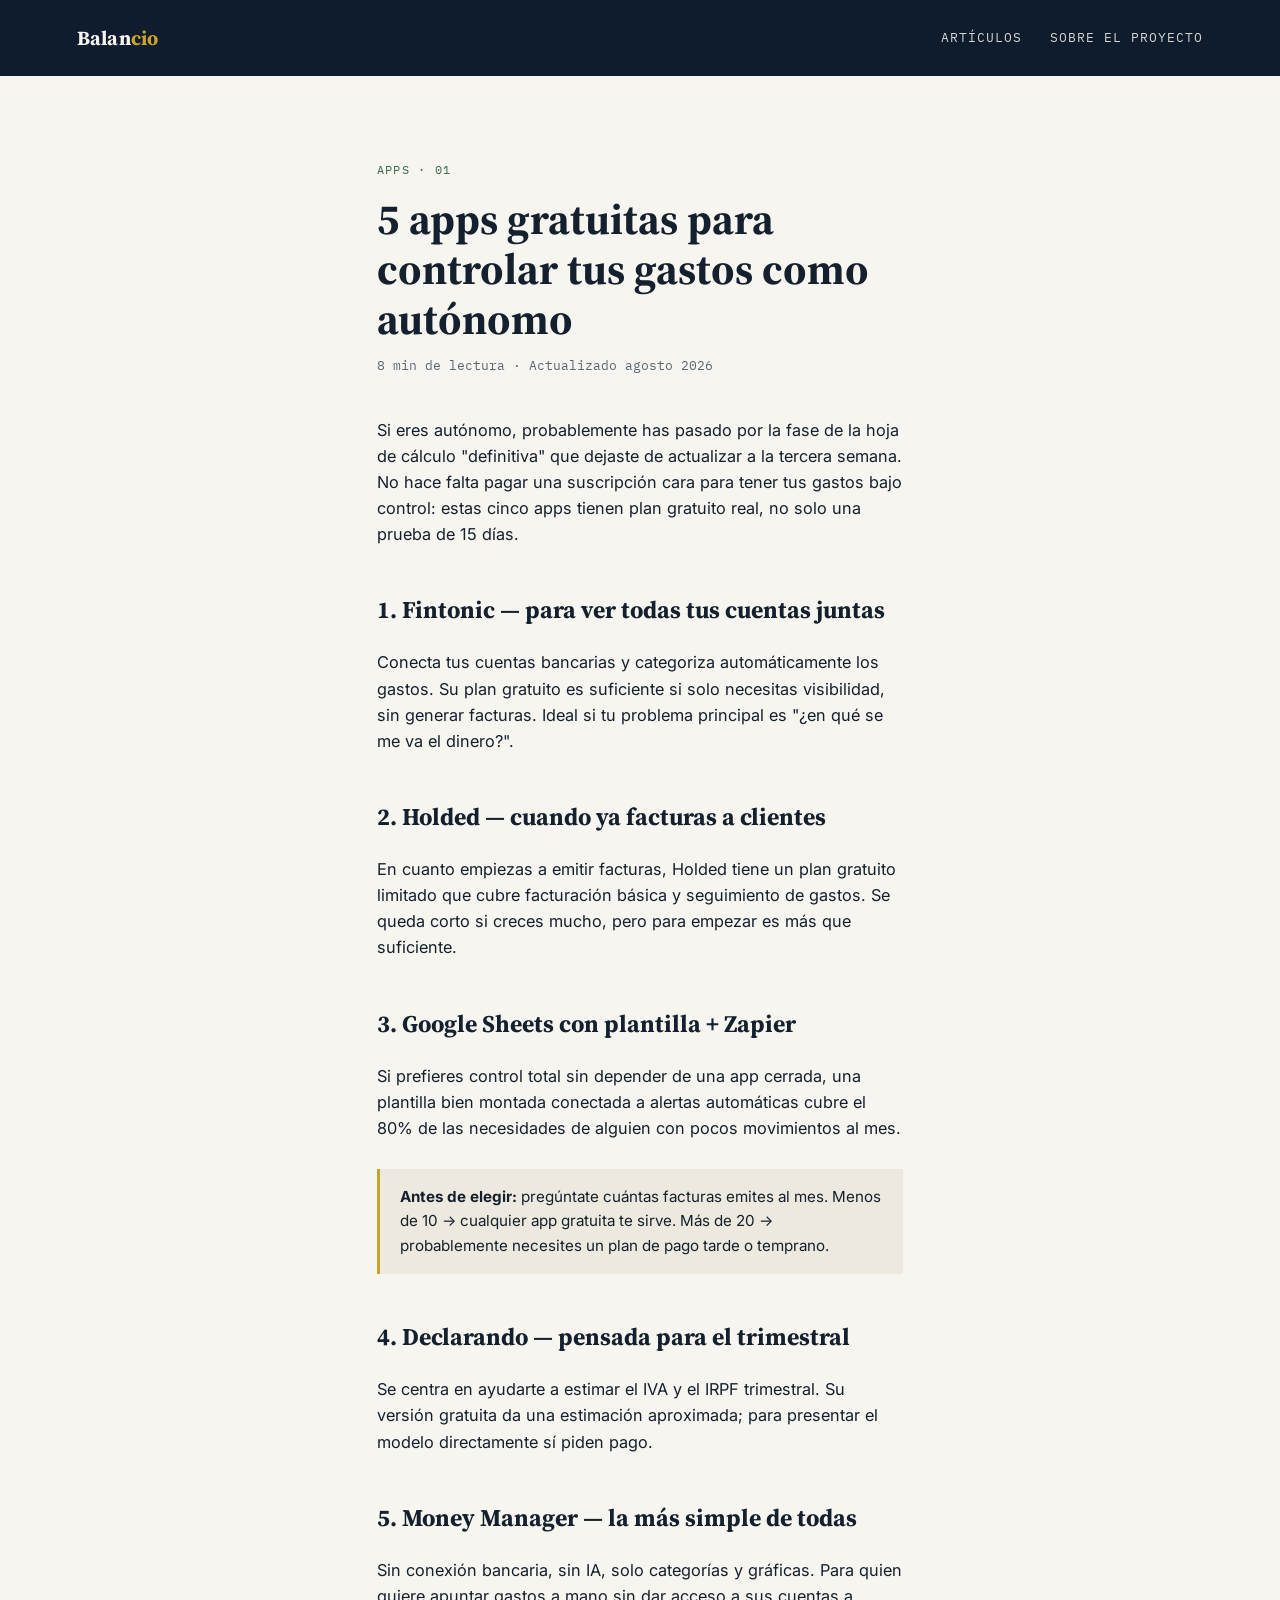
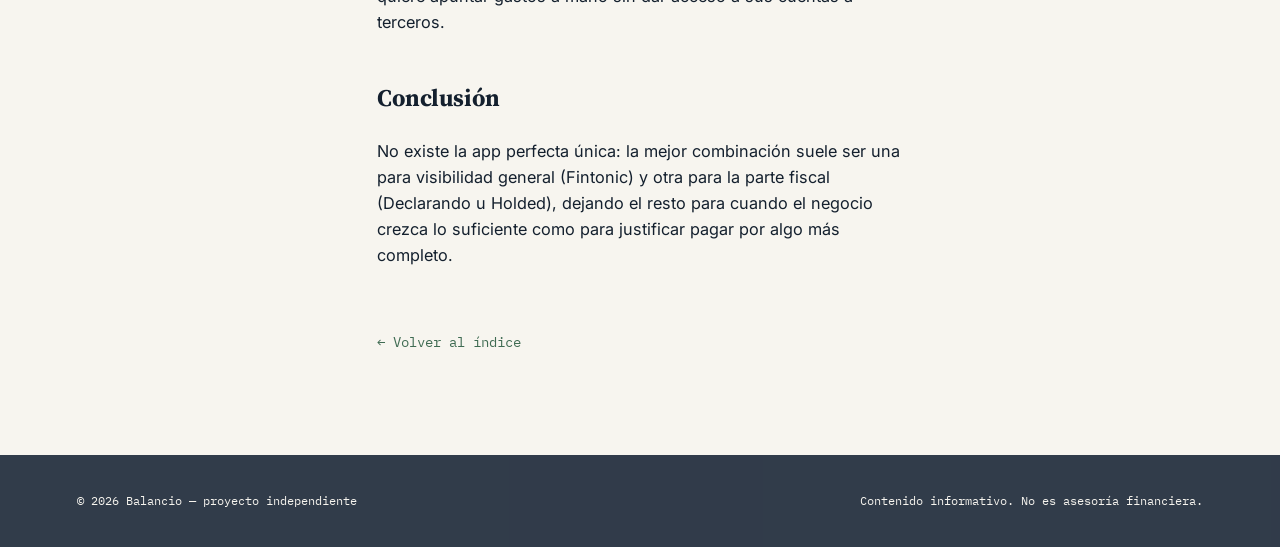
==== articulos/apps-gastos-autonomos.html @ 44dd93c8 "Add files via upload" ====
<!DOCTYPE html>
<html lang="es">
<head>
<meta charset="UTF-8">
<meta name="viewport" content="width=device-width, initial-scale=1.0">
<title>5 apps gratuitas para controlar tus gastos como autónomo — Balancio</title>
<meta name="description" content="Comparativa de apps gratuitas para que un autónomo controle gastos, facturas e IVA sin hojas de cálculo.">
<link rel="stylesheet" href="../style.css">
</head>
<body>

<nav class="nav">
  <a href="../index.html" class="nav__logo">Balan<span>cio</span></a>
  <ul class="nav__links">
    <li><a href="../index.html#articulos">Artículos</a></li>
    <li><a href="../index.html#sobre-mi">Sobre el proyecto</a></li>
  </ul>
</nav>

<article class="article-page">
  <p class="eyebrow">Apps · 01</p>
  <h1>5 apps gratuitas para controlar tus gastos como autónomo</h1>
  <p class="meta">8 min de lectura · Actualizado agosto 2026</p>

  <p>Si eres autónomo, probablemente has pasado por la fase de la hoja de cálculo "definitiva" que dejaste de actualizar a la tercera semana. No hace falta pagar una suscripción cara para tener tus gastos bajo control: estas cinco apps tienen plan gratuito real, no solo una prueba de 15 días.</p>

  <h2>1. Fintonic — para ver todas tus cuentas juntas</h2>
  <p>Conecta tus cuentas bancarias y categoriza automáticamente los gastos. Su plan gratuito es suficiente si solo necesitas visibilidad, sin generar facturas. Ideal si tu problema principal es "¿en qué se me va el dinero?".</p>

  <h2>2. Holded — cuando ya facturas a clientes</h2>
  <p>En cuanto empiezas a emitir facturas, Holded tiene un plan gratuito limitado que cubre facturación básica y seguimiento de gastos. Se queda corto si creces mucho, pero para empezar es más que suficiente.</p>

  <h2>3. Google Sheets con plantilla + Zapier</h2>
  <p>Si prefieres control total sin depender de una app cerrada, una plantilla bien montada conectada a alertas automáticas cubre el 80% de las necesidades de alguien con pocos movimientos al mes.</p>

  <div class="callout">
    <strong>Antes de elegir:</strong> pregúntate cuántas facturas emites al mes. Menos de 10 → cualquier app gratuita te sirve. Más de 20 → probablemente necesites un plan de pago tarde o temprano.
  </div>

  <h2>4. Declarando — pensada para el trimestral</h2>
  <p>Se centra en ayudarte a estimar el IVA y el IRPF trimestral. Su versión gratuita da una estimación aproximada; para presentar el modelo directamente sí piden pago.</p>

  <h2>5. Money Manager — la más simple de todas</h2>
  <p>Sin conexión bancaria, sin IA, solo categorías y gráficas. Para quien quiere apuntar gastos a mano sin dar acceso a sus cuentas a terceros.</p>

  <h2>Conclusión</h2>
  <p>No existe la app perfecta única: la mejor combinación suele ser una para visibilidad general (Fintonic) y otra para la parte fiscal (Declarando u Holded), dejando el resto para cuando el negocio crezca lo suficiente como para justificar pagar por algo más completo.</p>

  <a class="back-link" href="../index.html#articulos">← Volver al índice</a>
</article>

<footer>
  <span>© 2026 Balancio — proyecto independiente</span>
  <span>Contenido informativo. No es asesoría financiera.</span>
</footer>

</body>
</html>
---- style.css ----
@import url('https://fonts.googleapis.com/css2?family=Source+Serif+4:opsz,wght@8..60,400;8..60,600;8..60,700&family=IBM+Plex+Mono:wght@400;500&family=Inter:wght@400;500&display=swap');

:root{
  --ink:        #0F1C2E;
  --ink-soft:   #1C2E44;
  --paper:      #F7F5EF;
  --paper-dim:  #EDE9DE;
  --text-on-paper: #14202E;
  --text-muted: #5B6674;
  --gold:       #C9A227;
  --growth:     #3F6B52;
  --loss:       #A34C3D;

  --serif: 'Source Serif 4', Georgia, serif;
  --mono:  'IBM Plex Mono', 'Courier New', monospace;
  --sans:  'Inter', system-ui, sans-serif;
}

*{ box-sizing: border-box; }

html{ scroll-behavior: smooth; }

body{
  margin: 0;
  background: var(--paper);
  color: var(--text-on-paper);
  font-family: var(--sans);
  line-height: 1.6;
}

a{ color: inherit; }

/* ---------- NAV ---------- */
.nav{
  display: flex;
  align-items: center;
  justify-content: space-between;
  padding: 22px 6vw;
  background: var(--ink);
  color: var(--paper);
}
.nav__logo{
  font-family: var(--serif);
  font-weight: 700;
  font-size: 1.25rem;
  text-decoration: none;
  color: var(--paper);
  letter-spacing: 0.01em;
}
.nav__logo span{ color: var(--gold); }
.nav__links{
  display: flex;
  gap: 28px;
  list-style: none;
  margin: 0; padding: 0;
  font-family: var(--mono);
  font-size: 0.8rem;
  text-transform: uppercase;
  letter-spacing: 0.08em;
}
.nav__links a{ text-decoration: none; opacity: 0.85; }
.nav__links a:hover, .nav__links a:focus-visible{ opacity: 1; color: var(--gold); }

/* ---------- TICKER (signature element) ---------- */
.ticker{
  background: var(--ink-soft);
  border-top: 1px solid rgba(247,245,239,0.12);
  border-bottom: 1px solid rgba(247,245,239,0.12);
  overflow: hidden;
  white-space: nowrap;
}
.ticker__track{
  display: inline-flex;
  gap: 48px;
  padding: 11px 0;
  animation: scroll-ticker 32s linear infinite;
  will-change: transform;
}
.ticker__item{
  font-family: var(--mono);
  font-size: 0.82rem;
  color: var(--paper);
  opacity: 0.9;
  display: inline-flex;
  gap: 8px;
  align-items: baseline;
}
.ticker__item b{ color: var(--paper); font-weight: 500; }
.up{ color: #7FAE8F; }
.down{ color: #C98277; }

@keyframes scroll-ticker{
  from{ transform: translateX(0); }
  to{ transform: translateX(-50%); }
}
@media (prefers-reduced-motion: reduce){
  .ticker__track{ animation: none; }
}

/* ---------- HERO ---------- */
.hero{
  display: grid;
  grid-template-columns: 1.3fr 1fr;
  gap: 48px;
  padding: 88px 6vw 96px;
  align-items: center;
}
.hero__eyebrow{
  font-family: var(--mono);
  font-size: 0.78rem;
  text-transform: uppercase;
  letter-spacing: 0.12em;
  color: var(--growth);
  margin: 0 0 18px;
}
.hero h1{
  font-family: var(--serif);
  font-size: clamp(2.4rem, 4.2vw, 3.6rem);
  line-height: 1.08;
  margin: 0 0 22px;
  font-weight: 700;
  letter-spacing: -0.01em;
}
.hero h1 em{
  font-style: normal;
  color: var(--gold);
}
.hero p.lede{
  font-size: 1.08rem;
  color: var(--text-muted);
  max-width: 46ch;
  margin: 0 0 30px;
}
.btn{
  display: inline-block;
  background: var(--ink);
  color: var(--paper);
  font-family: var(--mono);
  font-size: 0.85rem;
  text-transform: uppercase;
  letter-spacing: 0.06em;
  text-decoration: none;
  padding: 14px 24px;
  border-radius: 2px;
  transition: background 0.15s ease;
}
.btn:hover, .btn:focus-visible{ background: var(--growth); }

/* Index-card stat block */
.ledger-card{
  background: var(--paper);
  border: 1px solid rgba(15,28,46,0.15);
  border-radius: 4px;
  padding: 28px 26px;
  box-shadow: 4px 4px 0 rgba(15,28,46,0.06);
}
.ledger-card__title{
  font-family: var(--mono);
  font-size: 0.72rem;
  text-transform: uppercase;
  letter-spacing: 0.1em;
  color: var(--text-muted);
  margin: 0 0 16px;
}
.ledger-row{
  display: flex;
  justify-content: space-between;
  padding: 10px 0;
  border-top: 1px solid var(--paper-dim);
  font-family: var(--mono);
  font-size: 0.9rem;
}
.ledger-row:first-of-type{ border-top: none; }
.ledger-row .val.up{ color: var(--growth); }
.ledger-row .val.down{ color: var(--loss); }

/* ---------- ARTICLE LIST ---------- */
.section-label{
  font-family: var(--mono);
  font-size: 0.78rem;
  text-transform: uppercase;
  letter-spacing: 0.12em;
  color: var(--text-muted);
  padding: 0 6vw;
  margin: 8px 0 0;
}
.articles{
  padding: 18px 6vw 100px;
}
.article-row{
  display: grid;
  grid-template-columns: 90px 1fr 130px;
  gap: 28px;
  align-items: baseline;
  padding: 28px 0;
  border-top: 1px solid rgba(15,28,46,0.14);
  text-decoration: none;
  color: inherit;
}
.articles > a:last-child{ border-bottom: 1px solid rgba(15,28,46,0.14); }
.article-row__no{
  font-family: var(--mono);
  color: var(--gold);
  font-size: 0.9rem;
}
.article-row__title{
  font-family: var(--serif);
  font-size: 1.4rem;
  font-weight: 600;
  margin: 0 0 8px;
}
.article-row__excerpt{
  color: var(--text-muted);
  font-size: 0.96rem;
  max-width: 62ch;
}
.article-row__meta{
  font-family: var(--mono);
  font-size: 0.78rem;
  color: var(--text-muted);
  text-align: right;
  align-self: start;
}
.article-row:hover .article-row__title,
.article-row:focus-visible .article-row__title{ color: var(--growth); }

/* ---------- FOOTER ---------- */
footer{
  background: var(--ink);
  color: var(--paper);
  padding: 36px 6vw;
  font-family: var(--mono);
  font-size: 0.78rem;
  display: flex;
  justify-content: space-between;
  flex-wrap: wrap;
  gap: 10px;
  opacity: 0.85;
}

/* ---------- ARTICLE PAGE ---------- */
.article-page{
  max-width: 68ch;
  margin: 0 auto;
  padding: 72px 6vw 100px;
}
.article-page .eyebrow{
  font-family: var(--mono);
  font-size: 0.78rem;
  text-transform: uppercase;
  letter-spacing: 0.1em;
  color: var(--growth);
}
.article-page h1{
  font-family: var(--serif);
  font-size: clamp(2rem, 4vw, 2.7rem);
  line-height: 1.15;
  margin: 14px 0 8px;
}
.article-page .meta{
  font-family: var(--mono);
  font-size: 0.8rem;
  color: var(--text-muted);
  margin-bottom: 40px;
}
.article-page h2{
  font-family: var(--serif);
  font-size: 1.5rem;
  margin-top: 44px;
}
.article-page p{ font-size: 1.02rem; }
.article-page ul{ font-size: 1.02rem; }
.callout{
  border-left: 3px solid var(--gold);
  background: var(--paper-dim);
  padding: 16px 20px;
  font-size: 0.95rem;
  margin: 28px 0;
}
.back-link{
  display: inline-block;
  margin-top: 48px;
  font-family: var(--mono);
  font-size: 0.85rem;
  color: var(--growth);
  text-decoration: none;
}

/* ---------- RESPONSIVE ---------- */
@media (max-width: 820px){
  .hero{ grid-template-columns: 1fr; padding: 56px 6vw 64px; }
  .article-row{ grid-template-columns: 1fr; gap: 6px; }
  .article-row__meta{ text-align: left; }
  .nav__links{ gap: 16px; font-size: 0.72rem; }
}

/* Focus visibility */
a:focus-visible, button:focus-visible{
  outline: 2px solid var(--gold);
  outline-offset: 2px;
}
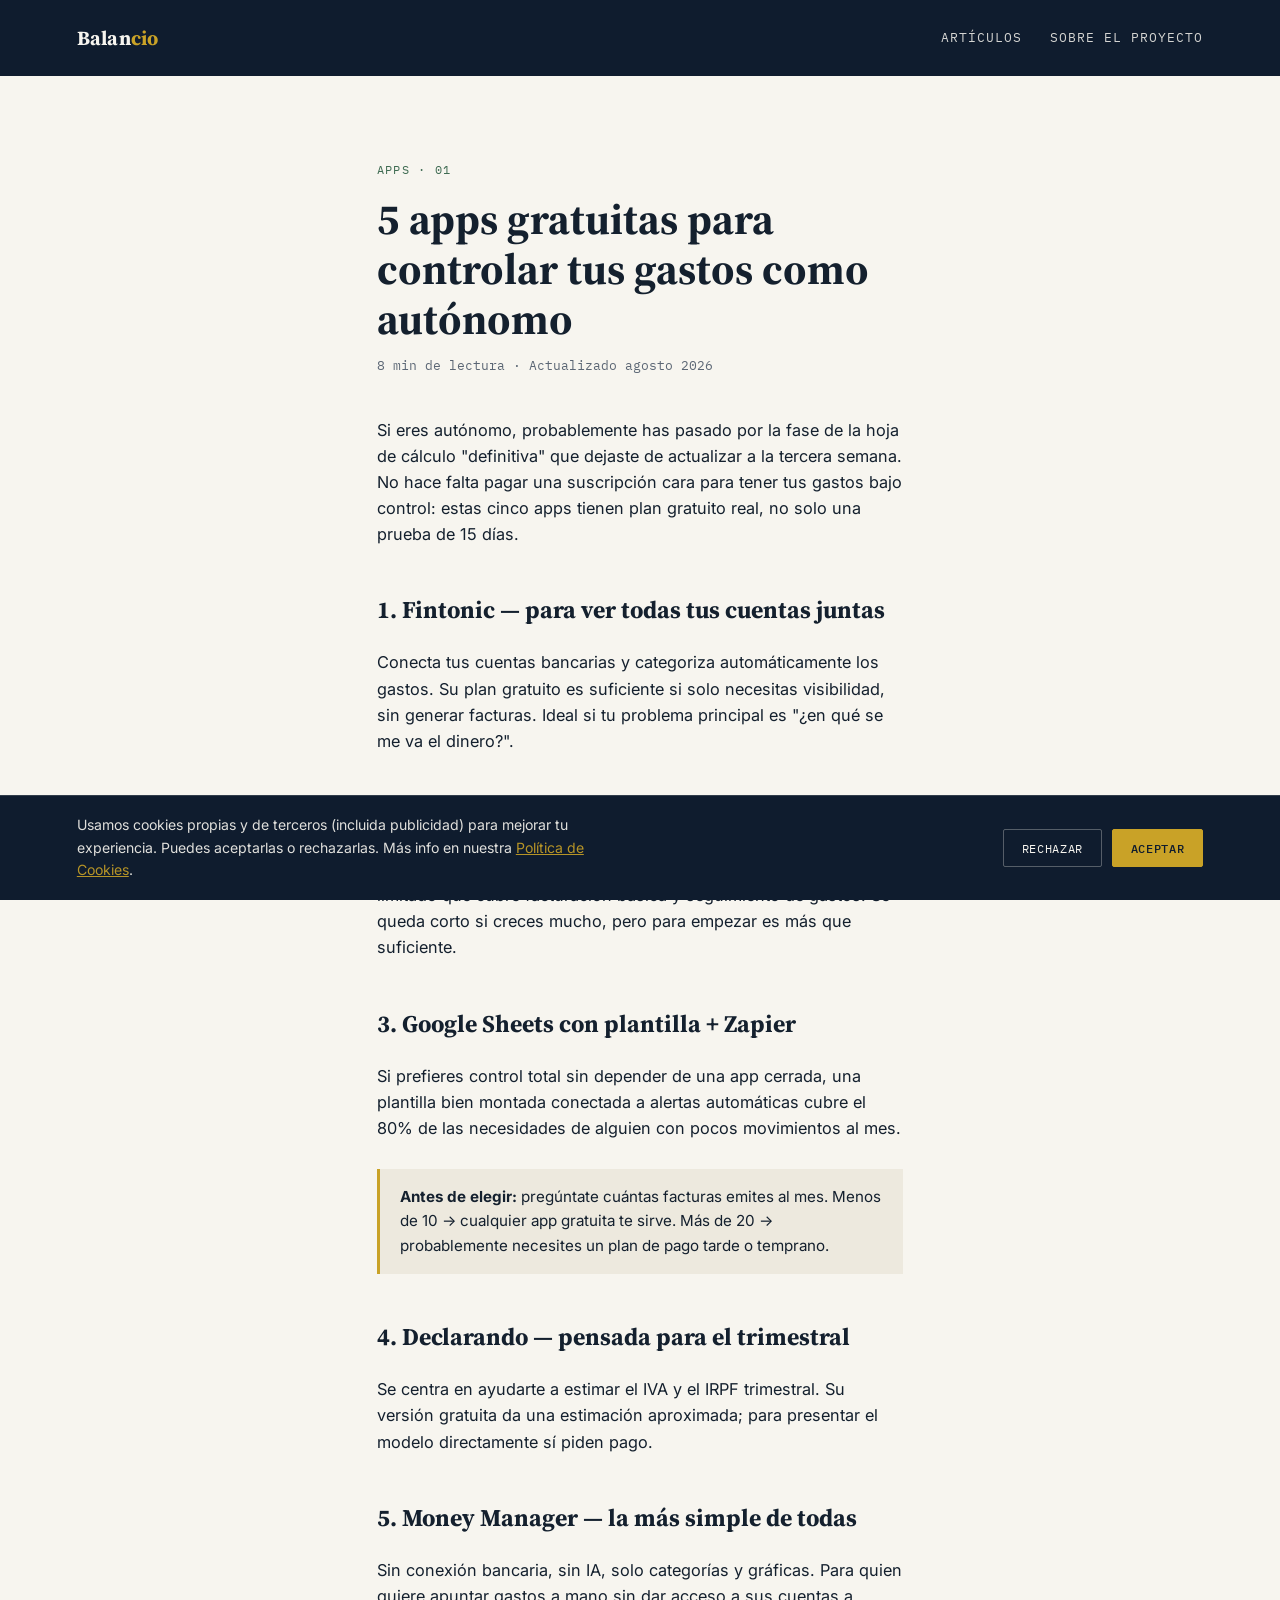
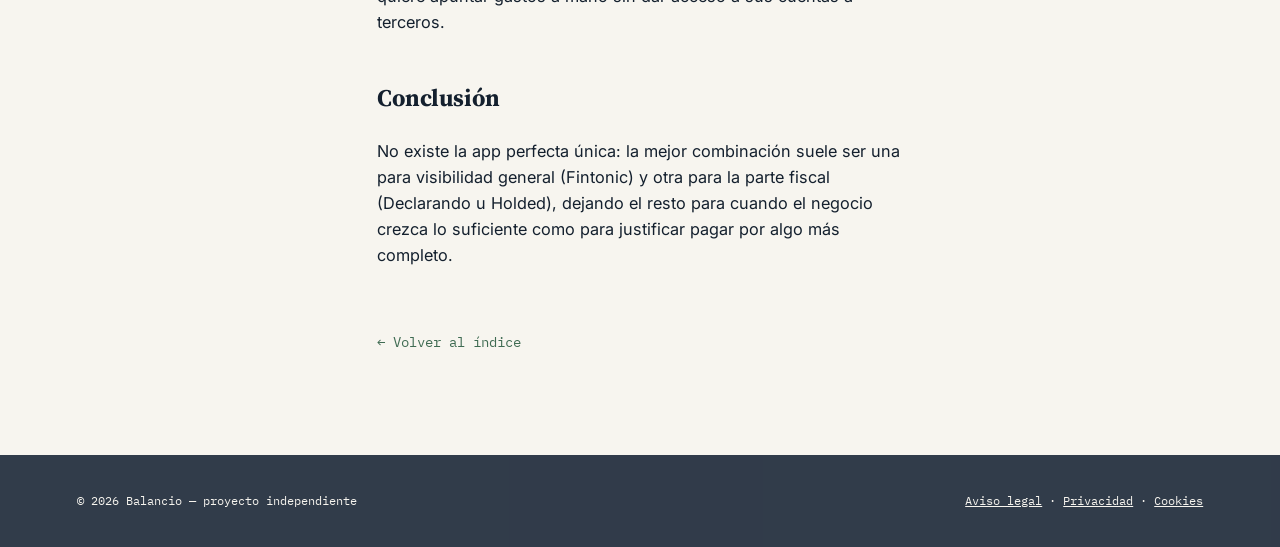
==== commit b3b43a37: "Add files via upload" ====
--- a/articulos/apps-gastos-autonomos.html
+++ b/articulos/apps-gastos-autonomos.html
@@ -6,6 +6,7 @@
 <title>5 apps gratuitas para controlar tus gastos como autónomo — Balancio</title>
 <meta name="description" content="Comparativa de apps gratuitas para que un autónomo controle gastos, facturas e IVA sin hojas de cálculo.">
 <link rel="stylesheet" href="../style.css">
+<script>document.documentElement.classList.add('has-js');</script>
 </head>
 <body>
 
@@ -17,7 +18,7 @@
   </ul>
 </nav>
 
-<article class="article-page">
+<article class="article-page" data-reveal>
   <p class="eyebrow">Apps · 01</p>
   <h1>5 apps gratuitas para controlar tus gastos como autónomo</h1>
   <p class="meta">8 min de lectura · Actualizado agosto 2026</p>
@@ -51,8 +52,18 @@
 
 <footer>
   <span>© 2026 Balancio — proyecto independiente</span>
-  <span>Contenido informativo. No es asesoría financiera.</span>
+  <span><a href="../legal/aviso-legal.html">Aviso legal</a> · <a href="../legal/politica-privacidad.html">Privacidad</a> · <a href="../legal/politica-cookies.html">Cookies</a></span>
 </footer>
+
+<div class="cookie-banner" id="cookie-banner" hidden>
+  <p>Usamos cookies propias y de terceros (incluida publicidad) para mejorar tu experiencia. Puedes aceptarlas o rechazarlas. Más info en nuestra <a href="../legal/politica-cookies.html">Política de Cookies</a>.</p>
+  <div class="cookie-banner__actions">
+    <button class="reject" id="cookie-reject">Rechazar</button>
+    <button class="accept" id="cookie-accept">Aceptar</button>
+  </div>
+</div>
+<script src="../cookies.js"></script>
+<script src="../animations.js"></script>
 
 </body>
 </html>
--- a/style.css
+++ b/style.css
@@ -76,6 +76,7 @@
   animation: scroll-ticker 32s linear infinite;
   will-change: transform;
 }
+.ticker:hover .ticker__track{ animation-play-state: paused; }
 .ticker__item{
   font-family: var(--mono);
   font-size: 0.82rem;
@@ -142,9 +143,14 @@
   text-decoration: none;
   padding: 14px 24px;
   border-radius: 2px;
-  transition: background 0.15s ease;
-}
-.btn:hover, .btn:focus-visible{ background: var(--growth); }
+  transition: background 0.2s var(--ease), transform 0.2s var(--ease), box-shadow 0.2s var(--ease);
+}
+.btn:hover, .btn:focus-visible{
+  background: var(--growth);
+  transform: translateY(-2px);
+  box-shadow: 0 8px 18px rgba(63,107,82,0.28);
+}
+.btn:active{ transform: translateY(0); }
 
 /* Index-card stat block */
 .ledger-card{
@@ -153,6 +159,11 @@
   border-radius: 4px;
   padding: 28px 26px;
   box-shadow: 4px 4px 0 rgba(15,28,46,0.06);
+  transition: transform 0.35s var(--ease), box-shadow 0.35s var(--ease);
+}
+.ledger-card:hover{
+  transform: translate(-2px, -2px);
+  box-shadow: 7px 7px 0 rgba(15,28,46,0.08);
 }
 .ledger-card__title{
   font-family: var(--mono);
@@ -196,13 +207,20 @@
   border-top: 1px solid rgba(15,28,46,0.14);
   text-decoration: none;
   color: inherit;
+  transition: padding-left 0.3s var(--ease), background 0.3s var(--ease);
+}
+.article-row:hover, .article-row:focus-visible{
+  padding-left: 10px;
+  background: linear-gradient(90deg, rgba(201,162,39,0.08), transparent 40%);
 }
 .articles > a:last-child{ border-bottom: 1px solid rgba(15,28,46,0.14); }
 .article-row__no{
   font-family: var(--mono);
   color: var(--gold);
   font-size: 0.9rem;
-}
+  transition: transform 0.3s var(--ease);
+}
+.article-row:hover .article-row__no{ transform: scale(1.15); }
 .article-row__title{
   font-family: var(--serif);
   font-size: 1.4rem;
@@ -294,6 +312,82 @@
   .nav__links{ gap: 16px; font-size: 0.72rem; }
 }
 
+/* ---------- MOTION SYSTEM ---------- */
+:root{ --ease: cubic-bezier(0.22, 1, 0.36, 1); }
+
+html:not(.has-js) [data-reveal]{ opacity: 1; transform: none; }
+
+[data-reveal]{
+  opacity: 0;
+  transform: translateY(18px);
+  transition: opacity 0.7s var(--ease), transform 0.7s var(--ease);
+}
+[data-reveal].is-visible{ opacity: 1; transform: translateY(0); }
+
+[data-reveal-list] > *{
+  opacity: 0;
+  transform: translateY(14px);
+  transition: opacity 0.55s var(--ease), transform 0.55s var(--ease);
+}
+[data-reveal-list].is-visible > *{ opacity: 1; transform: translateY(0); }
+[data-reveal-list].is-visible > *:nth-child(1){ transition-delay: 0.05s; }
+[data-reveal-list].is-visible > *:nth-child(2){ transition-delay: 0.15s; }
+[data-reveal-list].is-visible > *:nth-child(3){ transition-delay: 0.25s; }
+[data-reveal-list].is-visible > *:nth-child(4){ transition-delay: 0.35s; }
+html:not(.has-js) [data-reveal-list] > *{ opacity: 1; transform: none; }
+
+@media (prefers-reduced-motion: reduce){
+  [data-reveal], [data-reveal-list] > *{
+    transition: none !important;
+    opacity: 1 !important;
+    transform: none !important;
+  }
+}
+
+/* ---------- COOKIE BANNER ---------- */
+.cookie-banner{
+  position: fixed;
+  left: 0; right: 0; bottom: 0;
+  z-index: 999;
+  background: var(--ink);
+  color: var(--paper);
+  padding: 18px 6vw;
+  display: flex;
+  flex-wrap: wrap;
+  gap: 16px;
+  align-items: center;
+  justify-content: space-between;
+  border-top: 1px solid rgba(247,245,239,0.15);
+}
+.cookie-banner p{
+  margin: 0;
+  font-size: 0.88rem;
+  max-width: 60ch;
+  color: var(--paper);
+  opacity: 0.9;
+}
+.cookie-banner a{ color: var(--gold); text-decoration: underline; }
+.cookie-banner__actions{ display: flex; gap: 10px; flex-shrink: 0; }
+.cookie-banner__actions button{
+  font-family: var(--mono);
+  font-size: 0.78rem;
+  text-transform: uppercase;
+  letter-spacing: 0.05em;
+  padding: 10px 18px;
+  border-radius: 2px;
+  border: 1px solid rgba(247,245,239,0.3);
+  background: transparent;
+  color: var(--paper);
+  cursor: pointer;
+}
+.cookie-banner__actions button.accept{
+  background: var(--gold);
+  border-color: var(--gold);
+  color: var(--ink);
+  font-weight: 500;
+}
+.cookie-banner[hidden]{ display: none; }
+
 /* Focus visibility */
 a:focus-visible, button:focus-visible{
   outline: 2px solid var(--gold);
